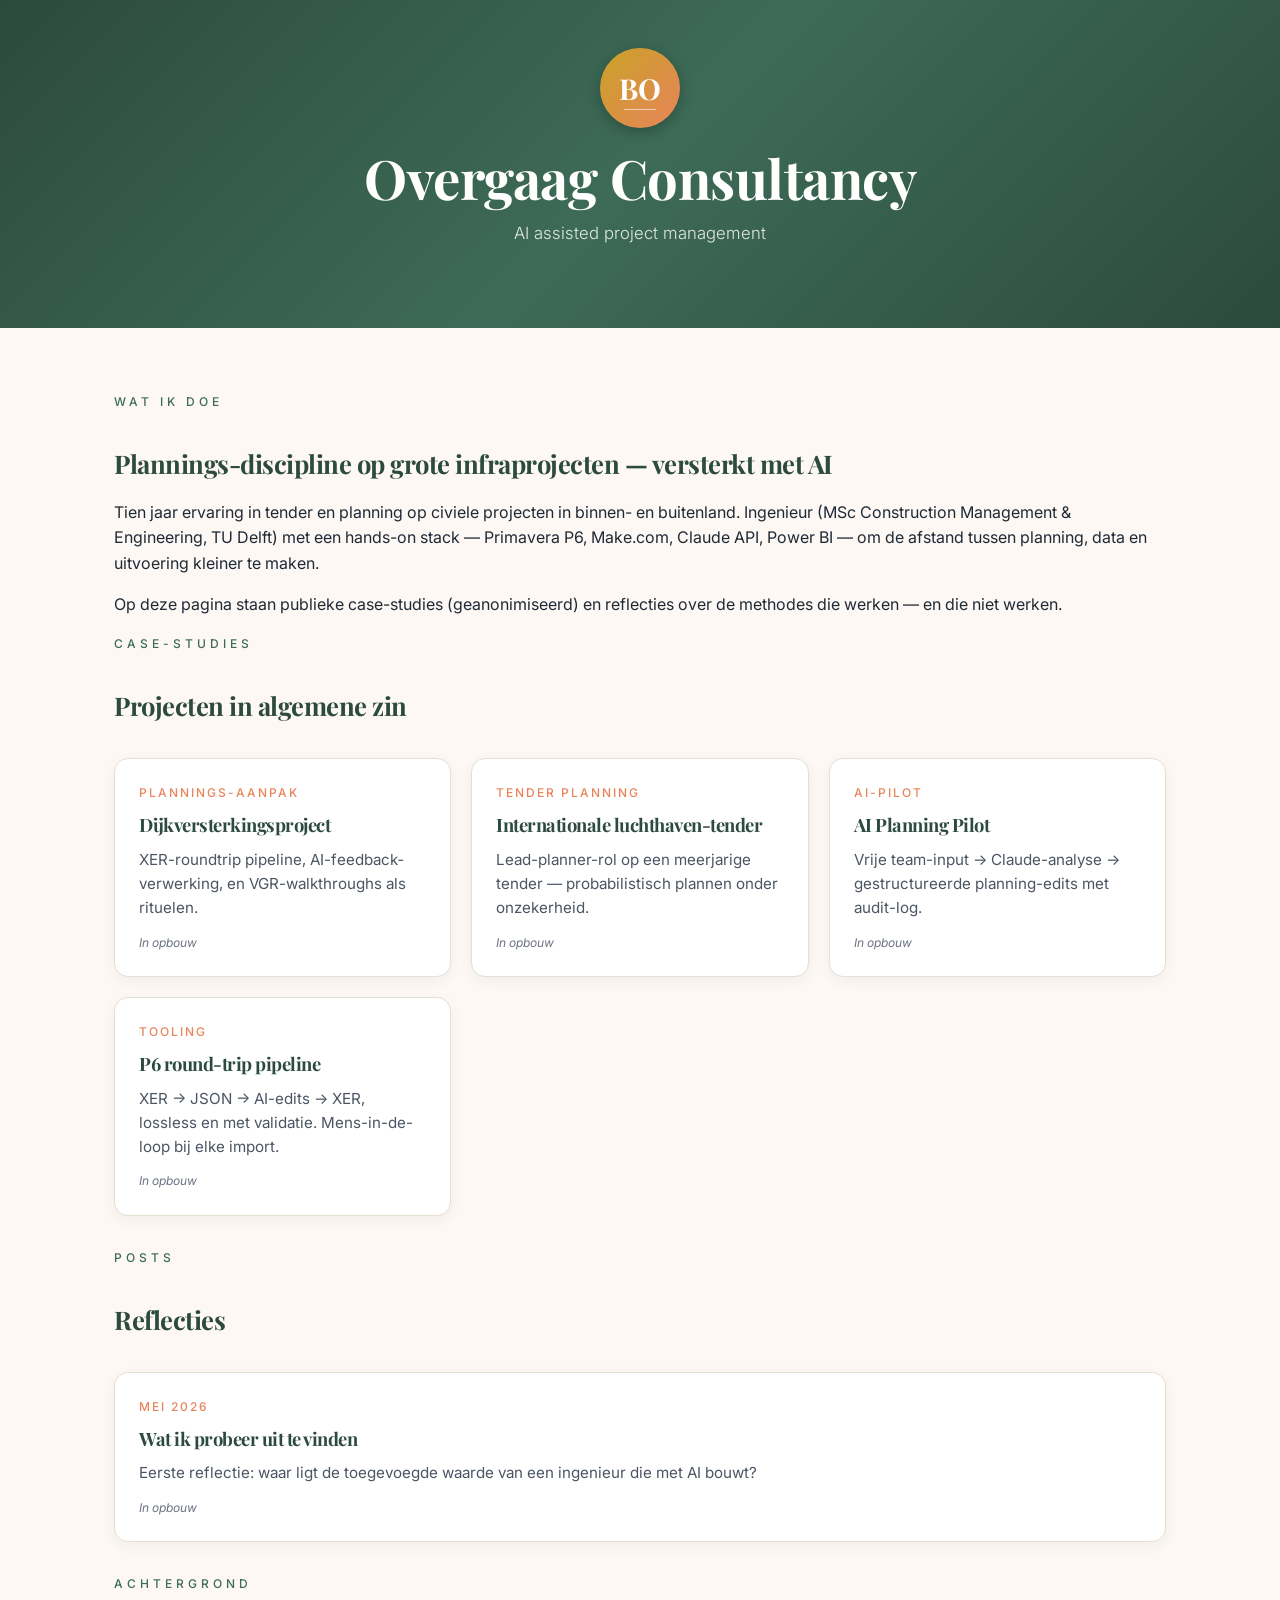
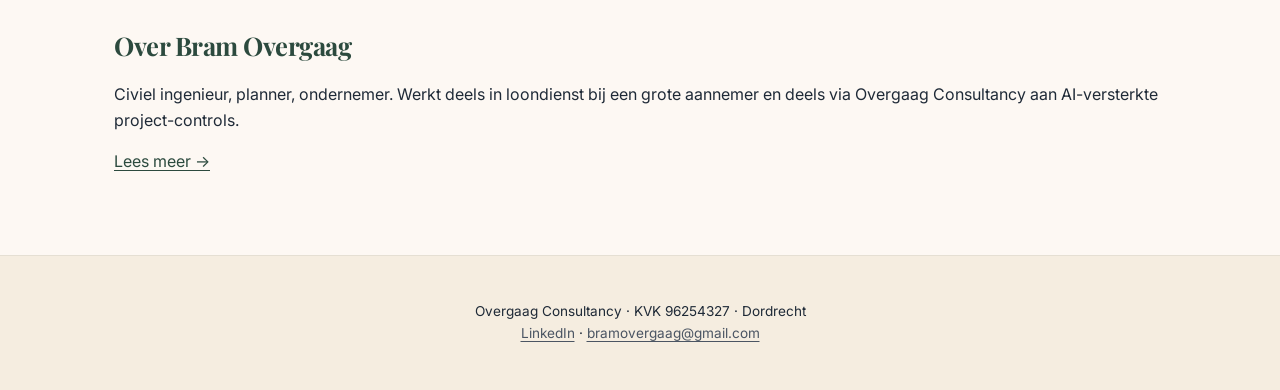
==== index.html @ 955a7828 "Initial skeleton — landing + over + 4 case placeholders + 1 post placeholder" ====
<!DOCTYPE html>
<html lang="nl">
<head>
<meta charset="UTF-8">
<meta name="viewport" content="width=device-width, initial-scale=1.0">
<title>Overgaag Consultancy — AI assisted project management</title>
<meta name="description" content="Overgaag Consultancy — AI assisted project management. Case-studies en reflecties over planning, project controls en data-discipline op infraprojecten.">
<link href="https://fonts.googleapis.com/css2?family=Playfair+Display:wght@600;700&family=Inter:wght@300;400;500;600&family=Jost:wght@500;600;700&display=swap" rel="stylesheet">
<link rel="stylesheet" href="assets/style.css">
</head>
<body>

<header class="site">
  <div class="monogram">
    <span>BO</span>
    <div class="horizon-line"></div>
  </div>
  <h1>Overgaag Consultancy</h1>
  <p class="tagline">AI assisted project management</p>
</header>

<main class="container">

  <section>
    <span class="eyebrow">Wat ik doe</span>
    <h2>Plannings-discipline op grote infraprojecten — versterkt met AI</h2>
    <p>Tien jaar ervaring in tender en planning op civiele projecten in binnen- en buitenland. Ingenieur (MSc Construction Management &amp; Engineering, TU&nbsp;Delft) met een hands-on stack — Primavera P6, Make.com, Claude API, Power BI — om de afstand tussen planning, data en uitvoering kleiner te maken.</p>
    <p>Op deze pagina staan publieke case-studies (geanonimiseerd) en reflecties over de methodes die werken — en die niet werken.</p>
  </section>

  <section>
    <span class="eyebrow">Case-studies</span>
    <h2>Projecten in algemene zin</h2>

    <div class="tiles">

      <a class="tile" href="cases/dijkversterking-planning.html">
        <div class="tile-meta">Plannings-aanpak</div>
        <h3>Dijkversterkings­project</h3>
        <p>XER-roundtrip pipeline, AI-feedback­verwerking, en VGR-walkthroughs als rituelen.</p>
        <div class="status">In opbouw</div>
      </a>

      <a class="tile" href="cases/internationale-tender.html">
        <div class="tile-meta">Tender planning</div>
        <h3>Internationale luchthaven-tender</h3>
        <p>Lead-planner-rol op een meerjarige tender — probabilistisch plannen onder onzekerheid.</p>
        <div class="status">In opbouw</div>
      </a>

      <a class="tile" href="cases/ai-planning-pilot.html">
        <div class="tile-meta">AI-pilot</div>
        <h3>AI Planning Pilot</h3>
        <p>Vrije team-input → Claude-analyse → gestructureerde planning-edits met audit-log.</p>
        <div class="status">In opbouw</div>
      </a>

      <a class="tile" href="cases/p6-roundtrip-tooling.html">
        <div class="tile-meta">Tooling</div>
        <h3>P6 round-trip pipeline</h3>
        <p>XER → JSON → AI-edits → XER, lossless en met validatie. Mens-in-de-loop bij elke import.</p>
        <div class="status">In opbouw</div>
      </a>

    </div>
  </section>

  <section>
    <span class="eyebrow">Posts</span>
    <h2>Reflecties</h2>
    <div class="tiles">
      <a class="tile" href="posts/2026-05-positionering.html">
        <div class="tile-meta">Mei 2026</div>
        <h3>Wat ik probeer uit te vinden</h3>
        <p>Eerste reflectie: waar ligt de toegevoegde waarde van een ingenieur die met AI bouwt?</p>
        <div class="status">In opbouw</div>
      </a>
    </div>
  </section>

  <section>
    <span class="eyebrow">Achtergrond</span>
    <h2>Over Bram Overgaag</h2>
    <p>Civiel ingenieur, planner, ondernemer. Werkt deels in loondienst bij een grote aannemer en deels via Overgaag Consultancy aan AI-versterkte project-controls.</p>
    <p><a href="over.html">Lees meer →</a></p>
  </section>

</main>

<footer class="site">
  <p>Overgaag Consultancy · KVK 96254327 · Dordrecht<br>
  <a href="https://www.linkedin.com/company/digital-analytic/">LinkedIn</a> ·
  <a href="mailto:bramovergaag@gmail.com">bramovergaag@gmail.com</a></p>
</footer>

</body>
</html>
---- assets/style.css ----
/* Overgaag Consultancy — Huisstijl
   Palette: dijkgroen / crème / terracotta / goud
   Fonts: Playfair Display (display) · Inter (body) · Jost (data)
*/

:root {
  --c-primary: #2C4A3E;
  --c-primary-light: #3D6B57;
  --c-secondary: #16315B;
  --c-warm: #E8845A;
  --c-gold: #C9A227;
  --c-bg: #FDF8F3;
  --c-bg-warm: #F5EDE0;
  --c-ink: #1F2A37;
  --c-mid: #4B5563;
  --c-light: #6B7280;
  --c-line: #E5DFD3;
}

* { box-sizing: border-box; }

html, body {
  margin: 0;
  padding: 0;
  background: var(--c-bg);
  color: var(--c-ink);
  font-family: 'Inter', -apple-system, BlinkMacSystemFont, sans-serif;
  font-weight: 400;
  font-size: 16px;
  line-height: 1.6;
  -webkit-font-smoothing: antialiased;
}

h1, h2, h3 {
  font-family: 'Playfair Display', Georgia, serif;
  font-weight: 700;
  color: var(--c-primary);
  letter-spacing: -0.5px;
  margin: 0 0 0.5rem 0;
}

h1 { font-size: clamp(2.4rem, 5vw, 3.4rem); line-height: 1.1; }
h2 { font-size: 1.6rem; margin-top: 2rem; }
h3 { font-size: 1.25rem; margin-top: 1rem; }

p { color: var(--c-ink); }
.meta, small { color: var(--c-mid); font-size: 0.85rem; }

.eyebrow {
  font-family: 'Inter', sans-serif;
  font-size: 0.75rem;
  font-weight: 500;
  text-transform: uppercase;
  letter-spacing: 4px;
  color: var(--c-primary-light);
  display: block;
  margin-bottom: 0.5rem;
}

a { color: var(--c-primary); text-decoration: underline; text-decoration-thickness: 1px; text-underline-offset: 3px; }
a:hover { color: var(--c-warm); }

/* Layout */

.container {
  max-width: 1100px;
  margin: 0 auto;
  padding: 4rem 1.5rem;
}

header.site {
  background: linear-gradient(135deg, #2C4A3E 0%, #3D6B57 50%, #2C4A3E 100%);
  color: white;
  padding: 3rem 1.5rem 4rem;
  text-align: center;
}

header.site h1 { color: white; }
header.site .tagline {
  color: rgba(255,255,255,0.85);
  font-size: 1.05rem;
  margin-top: 0.75rem;
  font-weight: 300;
}

/* Monogram */

.monogram {
  width: 80px;
  height: 80px;
  border-radius: 50%;
  background: linear-gradient(135deg, #C9A227 0%, #E8845A 100%);
  display: flex;
  align-items: center;
  justify-content: center;
  color: white;
  font-family: 'Playfair Display', serif;
  font-size: 1.8rem;
  font-weight: 700;
  box-shadow: 0 4px 14px rgba(0,0,0,0.25);
  margin: 0 auto 1.25rem;
  position: relative;
}
.monogram .horizon-line {
  position: absolute;
  bottom: 18px;
  left: 30%;
  right: 30%;
  height: 1px;
  background: rgba(255,255,255,0.6);
}

/* Tiles */

.tiles {
  display: grid;
  grid-template-columns: repeat(auto-fit, minmax(280px, 1fr));
  gap: 1.25rem;
  margin: 2rem 0;
}

.tile {
  background: white;
  border: 1px solid var(--c-line);
  border-radius: 14px;
  padding: 1.5rem;
  text-decoration: none;
  color: var(--c-ink);
  box-shadow: 0 4px 14px rgba(31,42,55,0.05);
  transition: box-shadow 0.2s ease, transform 0.2s ease;
  display: flex;
  flex-direction: column;
}

.tile:hover {
  box-shadow: 0 12px 28px rgba(31,42,55,0.12);
  transform: translateY(-2px);
  color: var(--c-ink);
}

.tile h3 {
  margin: 0 0 0.5rem;
  font-size: 1.15rem;
}

.tile .tile-meta {
  font-size: 0.75rem;
  text-transform: uppercase;
  letter-spacing: 2px;
  color: var(--c-warm);
  font-weight: 500;
  margin-bottom: 0.5rem;
}

.tile p {
  margin: 0;
  color: var(--c-mid);
  font-size: 0.95rem;
}

.tile .status {
  margin-top: auto;
  padding-top: 0.75rem;
  font-size: 0.75rem;
  color: var(--c-light);
  font-style: italic;
}

/* Footer */

footer.site {
  border-top: 1px solid var(--c-line);
  background: var(--c-bg-warm);
  padding: 2rem 1.5rem;
  text-align: center;
  color: var(--c-mid);
  font-size: 0.85rem;
}

footer.site a { color: var(--c-mid); }

/* Article (cases + posts) */

article.content {
  max-width: 720px;
  margin: 0 auto;
  padding: 3rem 1.5rem;
}

article.content .back {
  display: inline-block;
  margin-bottom: 1.5rem;
  font-size: 0.85rem;
  color: var(--c-mid);
  text-decoration: none;
}
article.content .back:hover { color: var(--c-warm); }

.placeholder-note {
  background: var(--c-bg-warm);
  border-left: 3px solid var(--c-warm);
  padding: 1rem 1.25rem;
  margin: 2rem 0;
  font-size: 0.95rem;
  color: var(--c-mid);
  border-radius: 4px;
}
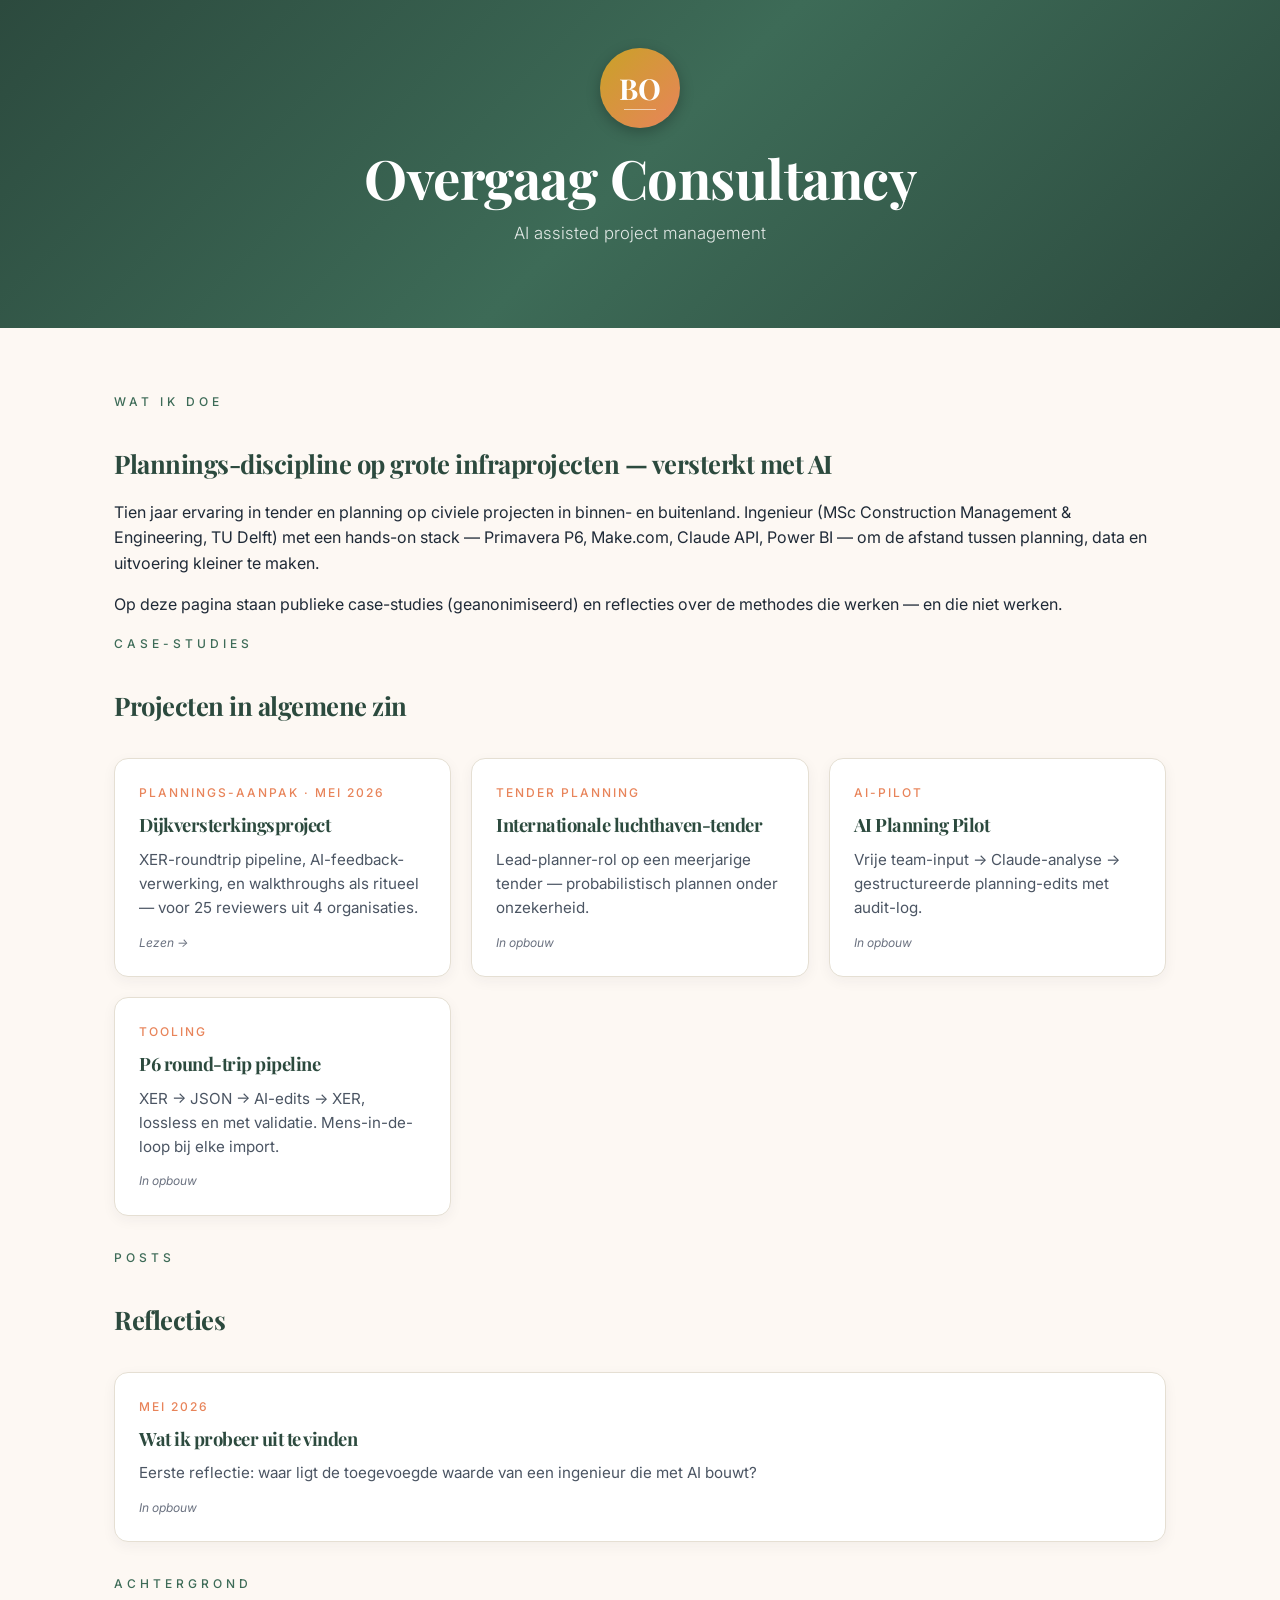
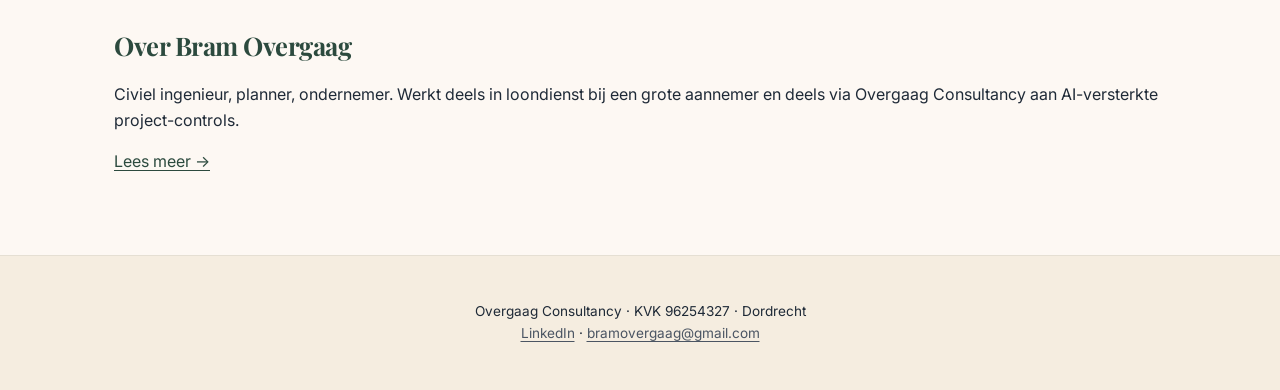
==== commit 8f0d2f64: "First case-study: dijkversterkings-project plannings-aanpak (geanonimiseerd)" ====
--- a/index.html
+++ b/index.html
@@ -35,10 +35,10 @@
     <div class="tiles">
 
       <a class="tile" href="cases/dijkversterking-planning.html">
-        <div class="tile-meta">Plannings-aanpak</div>
+        <div class="tile-meta">Plannings-aanpak · Mei 2026</div>
         <h3>Dijkversterkings­project</h3>
-        <p>XER-roundtrip pipeline, AI-feedback­verwerking, en VGR-walkthroughs als rituelen.</p>
-        <div class="status">In opbouw</div>
+        <p>XER-roundtrip pipeline, AI-feedback­verwerking, en walkthroughs als ritueel — voor 25 reviewers uit 4 organisaties.</p>
+        <div class="status">Lezen →</div>
       </a>
 
       <a class="tile" href="cases/internationale-tender.html">
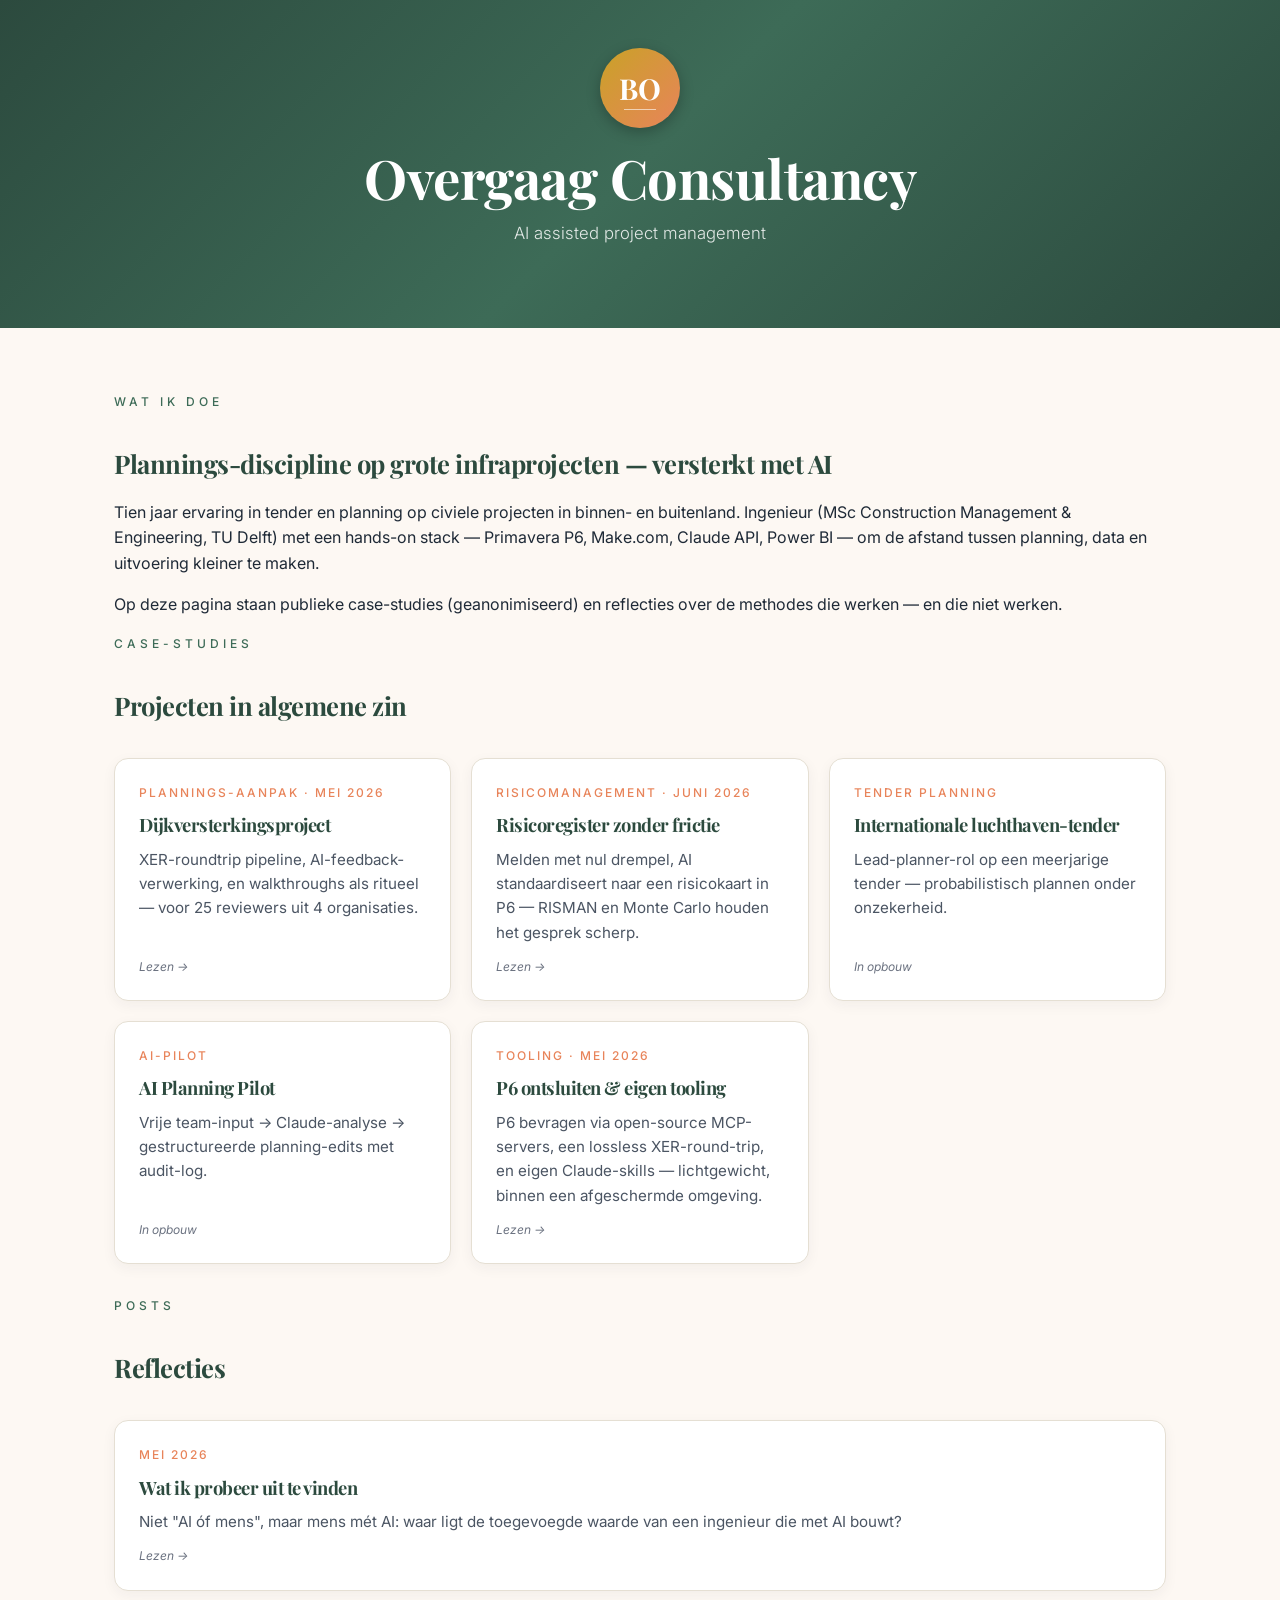
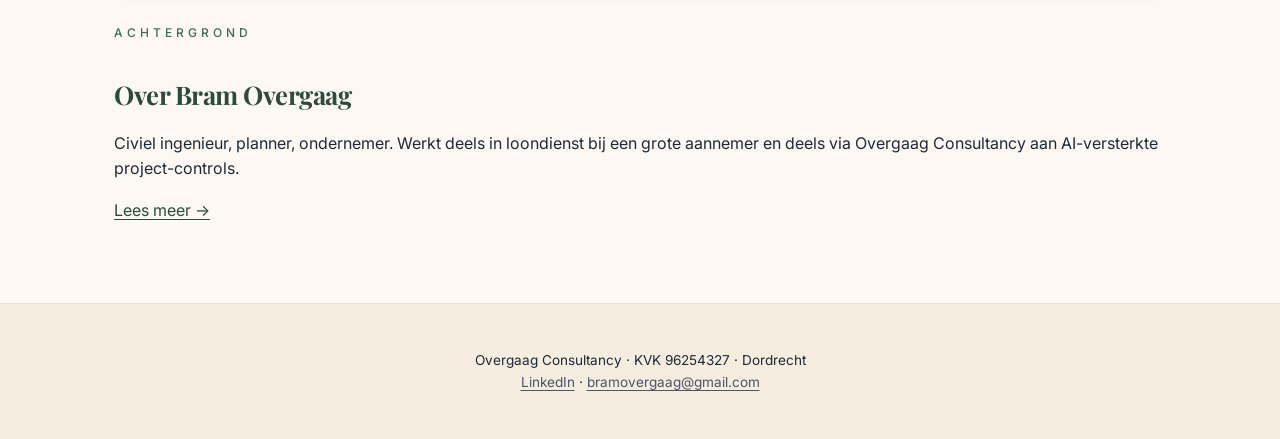
==== commit 5524b35b: "Vul case-studies + post met LinkedIn-content - posts/2026-05-positionering: "Wat ik probeer uit te v" ====
--- a/index.html
+++ b/index.html
@@ -41,6 +41,13 @@
         <div class="status">Lezen →</div>
       </a>
 
+      <a class="tile" href="cases/risicoregister.html">
+        <div class="tile-meta">Risicomanagement · Juni 2026</div>
+        <h3>Risicoregister zonder frictie</h3>
+        <p>Melden met nul drempel, AI standaardiseert naar een risicokaart in P6 — RISMAN en Monte Carlo houden het gesprek scherp.</p>
+        <div class="status">Lezen →</div>
+      </a>
+
       <a class="tile" href="cases/internationale-tender.html">
         <div class="tile-meta">Tender planning</div>
         <h3>Internationale luchthaven-tender</h3>
@@ -56,10 +63,10 @@
       </a>
 
       <a class="tile" href="cases/p6-roundtrip-tooling.html">
-        <div class="tile-meta">Tooling</div>
-        <h3>P6 round-trip pipeline</h3>
-        <p>XER → JSON → AI-edits → XER, lossless en met validatie. Mens-in-de-loop bij elke import.</p>
-        <div class="status">In opbouw</div>
+        <div class="tile-meta">Tooling · Mei 2026</div>
+        <h3>P6 ontsluiten &amp; eigen tooling</h3>
+        <p>P6 bevragen via open-source MCP-servers, een lossless XER-round-trip, en eigen Claude-skills — lichtgewicht, binnen een afgeschermde omgeving.</p>
+        <div class="status">Lezen →</div>
       </a>
 
     </div>
@@ -72,8 +79,8 @@
       <a class="tile" href="posts/2026-05-positionering.html">
         <div class="tile-meta">Mei 2026</div>
         <h3>Wat ik probeer uit te vinden</h3>
-        <p>Eerste reflectie: waar ligt de toegevoegde waarde van een ingenieur die met AI bouwt?</p>
-        <div class="status">In opbouw</div>
+        <p>Niet "AI óf mens", maar mens mét AI: waar ligt de toegevoegde waarde van een ingenieur die met AI bouwt?</p>
+        <div class="status">Lezen →</div>
       </a>
     </div>
   </section>
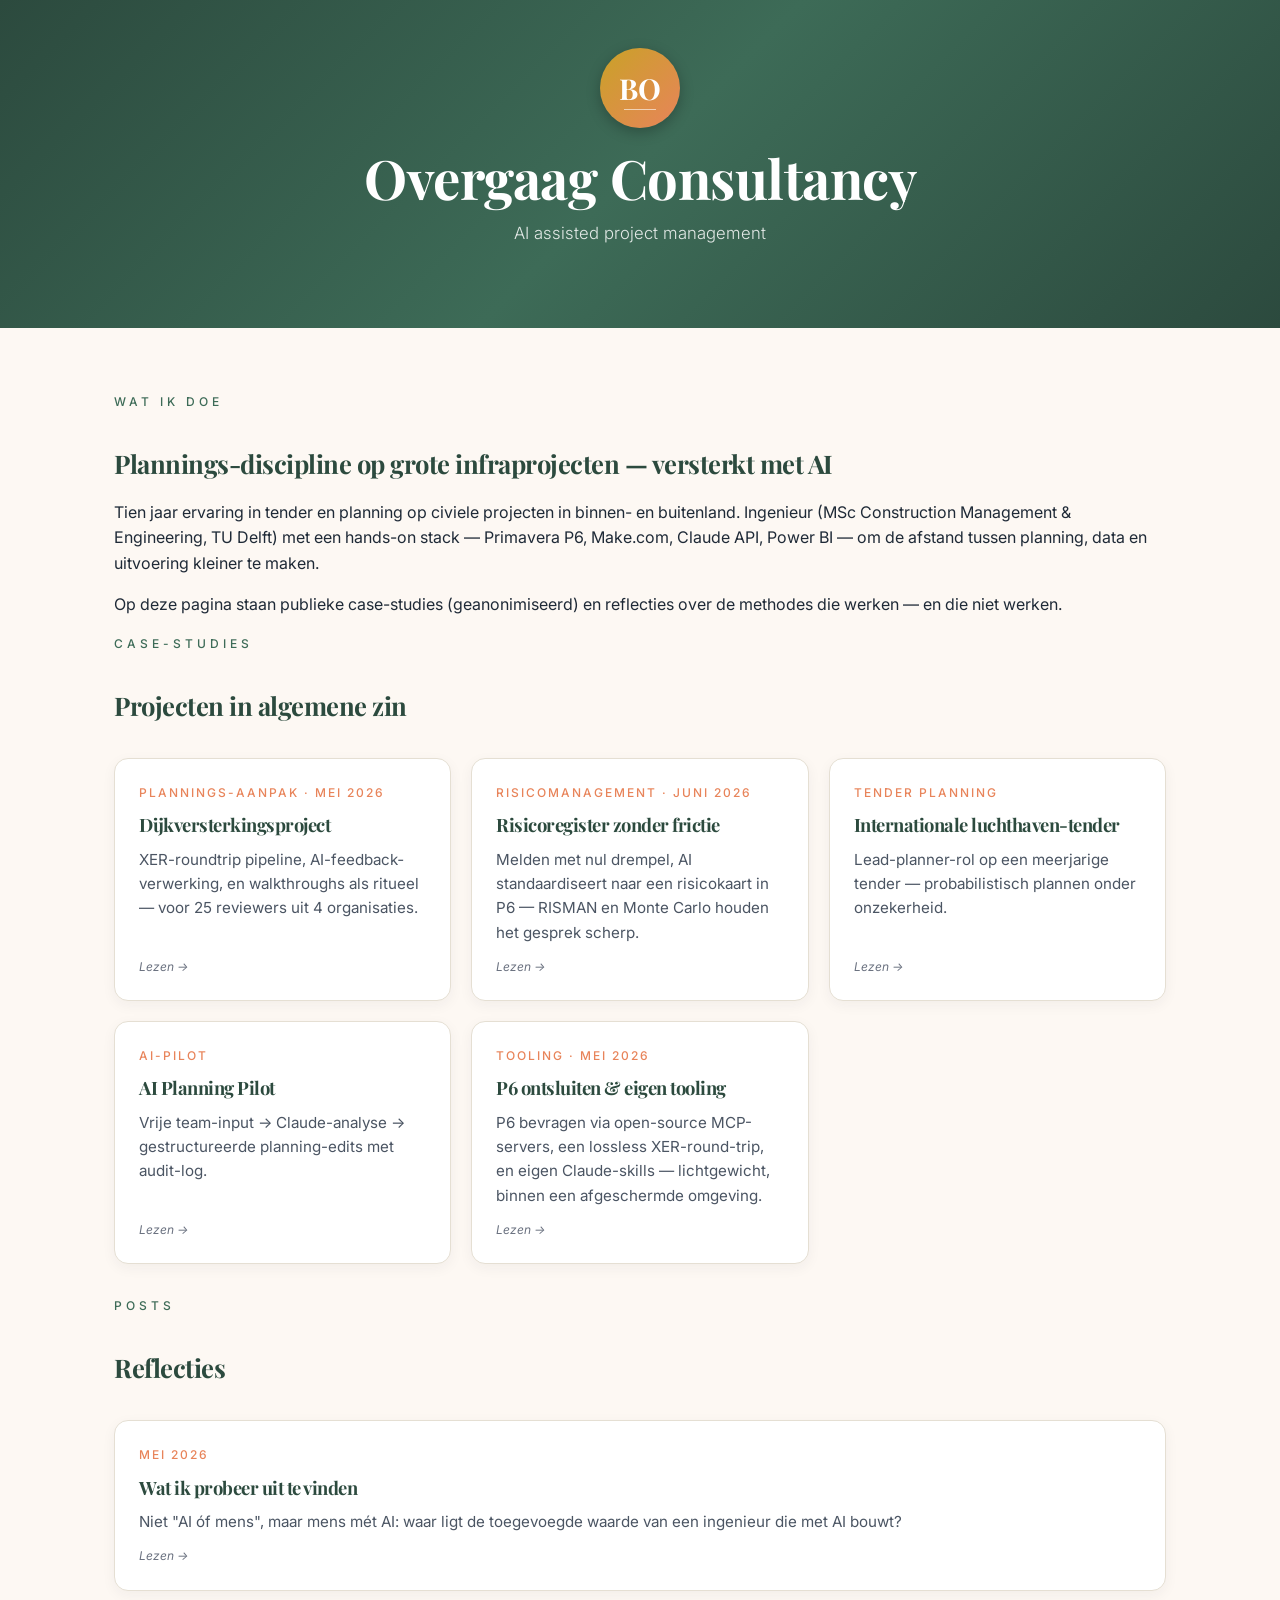
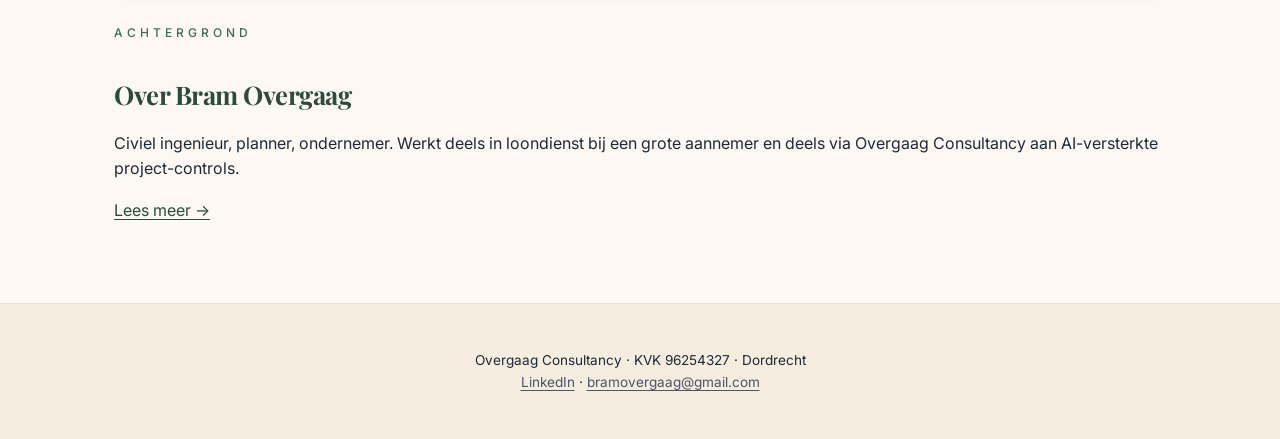
==== commit c2a3ee95: "Vul resterende cases: internationale tender + AI Planning Pilot - cases/internationale-tender: proba" ====
--- a/index.html
+++ b/index.html
@@ -52,14 +52,14 @@
         <div class="tile-meta">Tender planning</div>
         <h3>Internationale luchthaven-tender</h3>
         <p>Lead-planner-rol op een meerjarige tender — probabilistisch plannen onder onzekerheid.</p>
-        <div class="status">In opbouw</div>
+        <div class="status">Lezen →</div>
       </a>
 
       <a class="tile" href="cases/ai-planning-pilot.html">
         <div class="tile-meta">AI-pilot</div>
         <h3>AI Planning Pilot</h3>
         <p>Vrije team-input → Claude-analyse → gestructureerde planning-edits met audit-log.</p>
-        <div class="status">In opbouw</div>
+        <div class="status">Lezen →</div>
       </a>
 
       <a class="tile" href="cases/p6-roundtrip-tooling.html">
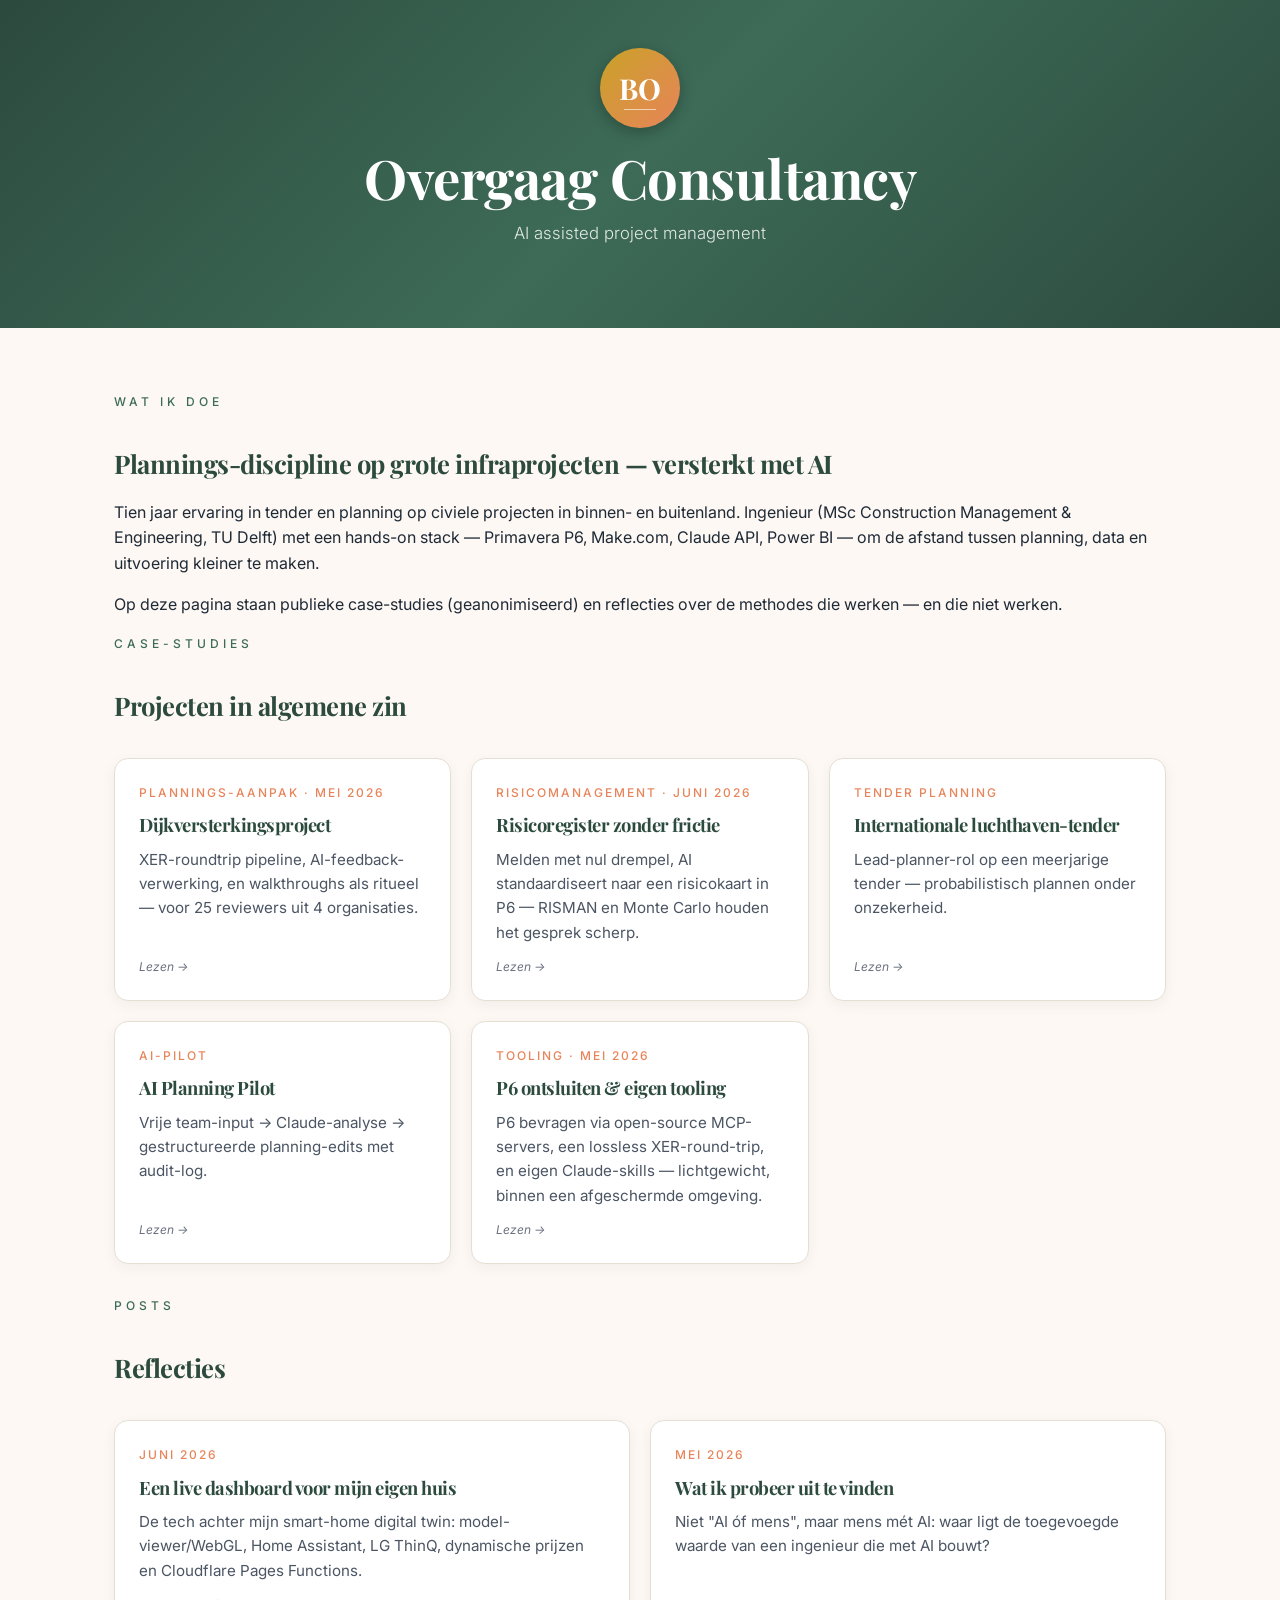
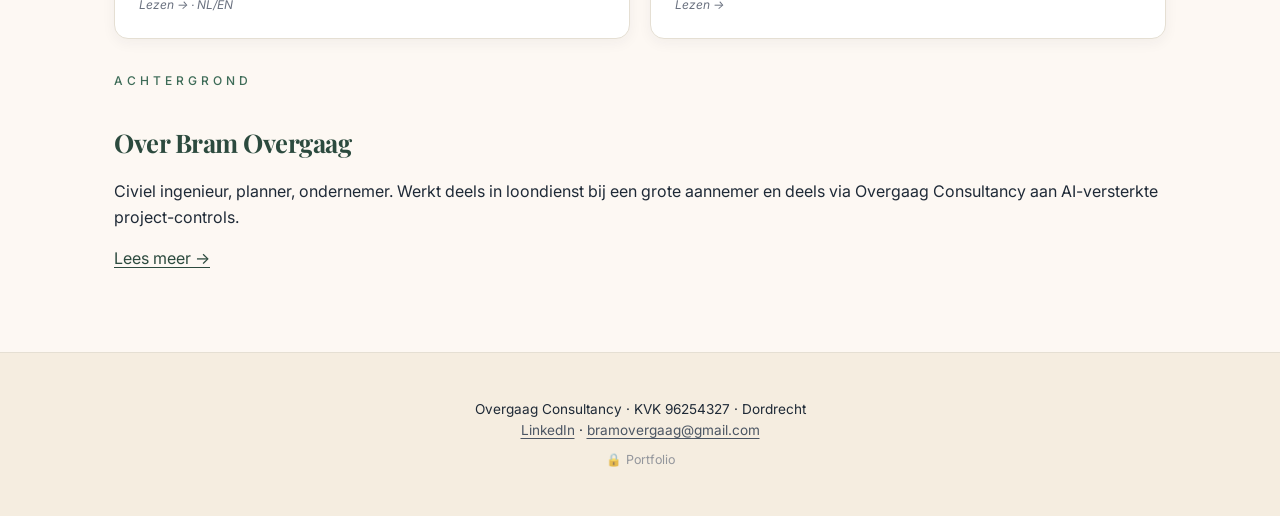
==== commit 4f524bfc: "Post: smart-home dashboard (tech) + NL/EN taalschakelaar - posts/2026-06-smart-home-dashboard.html: " ====
--- a/index.html
+++ b/index.html
@@ -76,6 +76,13 @@
     <span class="eyebrow">Posts</span>
     <h2>Reflecties</h2>
     <div class="tiles">
+      <a class="tile" href="posts/2026-06-smart-home-dashboard.html">
+        <div class="tile-meta">Juni 2026</div>
+        <h3>Een live dashboard voor mijn eigen huis</h3>
+        <p>De tech achter mijn smart-home digital twin: model-viewer/WebGL, Home Assistant, LG ThinQ, dynamische prijzen en Cloudflare Pages Functions.</p>
+        <div class="status">Lezen → · NL/EN</div>
+      </a>
+
       <a class="tile" href="posts/2026-05-positionering.html">
         <div class="tile-meta">Mei 2026</div>
         <h3>Wat ik probeer uit te vinden</h3>
@@ -97,7 +104,8 @@
 <footer class="site">
   <p>Overgaag Consultancy · KVK 96254327 · Dordrecht<br>
   <a href="https://www.linkedin.com/company/digital-analytic/">LinkedIn</a> ·
-  <a href="mailto:bramovergaag@gmail.com">bramovergaag@gmail.com</a></p>
+  <a href="mailto:bramovergaag@gmail.com">bramovergaag@gmail.com</a><br>
+  <a class="footer-portfolio" href="https://portfolio.overgaagconsultancy.com" title="Privé portfolio — inloggen vereist" rel="nofollow">🔒 Portfolio</a></p>
 </footer>
 
 </body>
--- a/assets/style.css
+++ b/assets/style.css
@@ -179,6 +179,17 @@
 
 footer.site a { color: var(--c-mid); }
 
+footer.site a.footer-portfolio {
+  display: inline-block;
+  margin-top: 0.5rem;
+  color: var(--c-light);
+  font-size: 0.78rem;
+  text-decoration: none;
+  opacity: 0.7;
+  transition: opacity 0.2s;
+}
+footer.site a.footer-portfolio:hover { opacity: 1; }
+
 /* Article (cases + posts) */
 
 article.content {
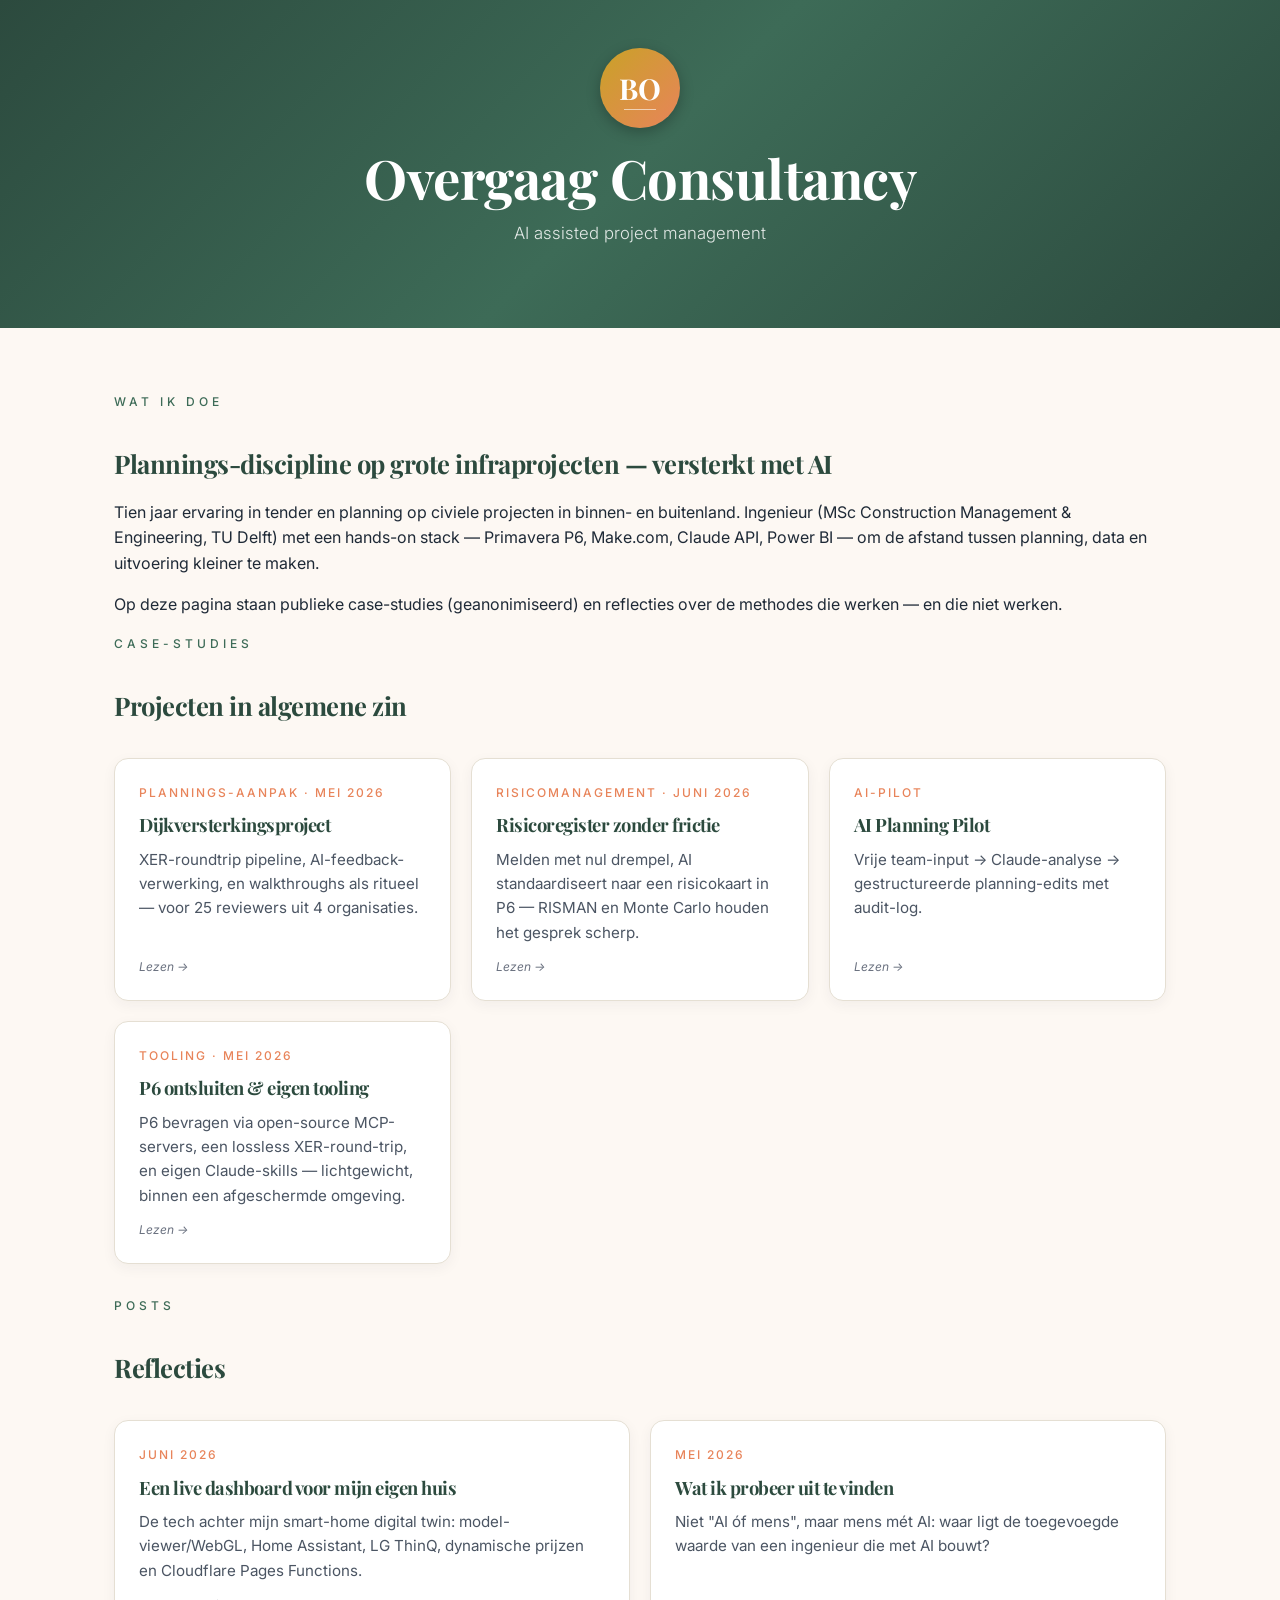
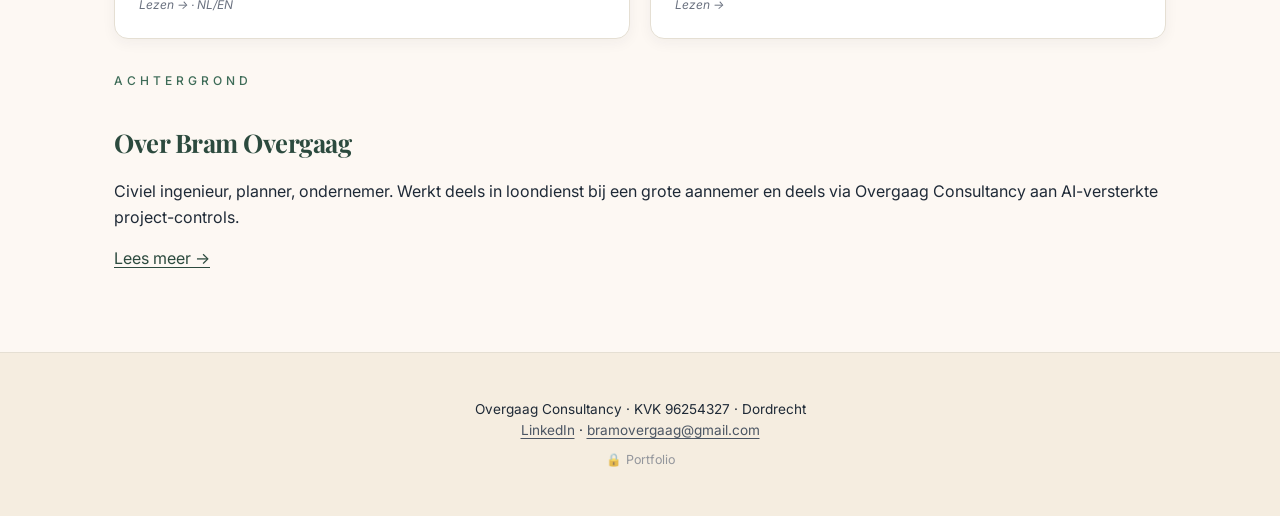
==== commit bb2e09a5: "Verwijder internationale-tender case (klopte niet) Door Claude gedrafte case zonder LinkedIn-bron — " ====
--- a/index.html
+++ b/index.html
@@ -45,13 +45,6 @@
         <div class="tile-meta">Risicomanagement · Juni 2026</div>
         <h3>Risicoregister zonder frictie</h3>
         <p>Melden met nul drempel, AI standaardiseert naar een risicokaart in P6 — RISMAN en Monte Carlo houden het gesprek scherp.</p>
-        <div class="status">Lezen →</div>
-      </a>
-
-      <a class="tile" href="cases/internationale-tender.html">
-        <div class="tile-meta">Tender planning</div>
-        <h3>Internationale luchthaven-tender</h3>
-        <p>Lead-planner-rol op een meerjarige tender — probabilistisch plannen onder onzekerheid.</p>
         <div class="status">Lezen →</div>
       </a>
 
